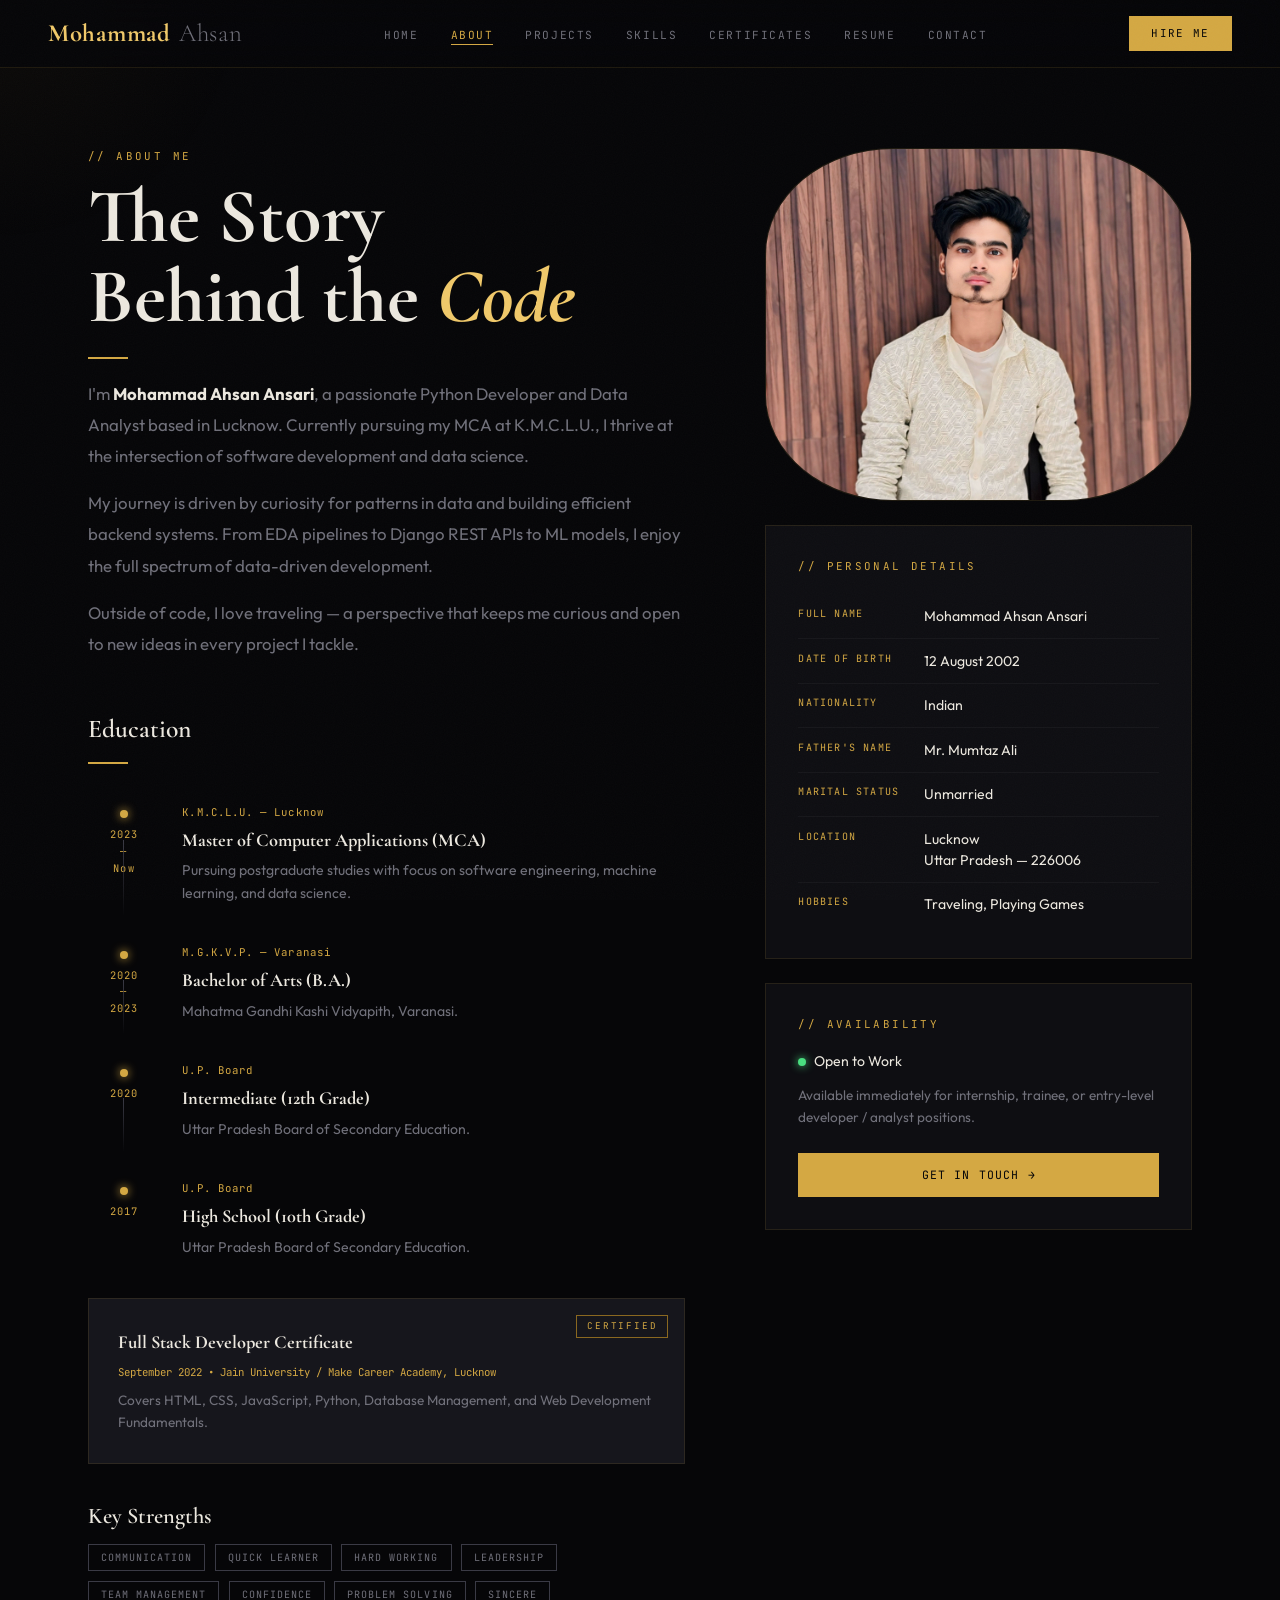
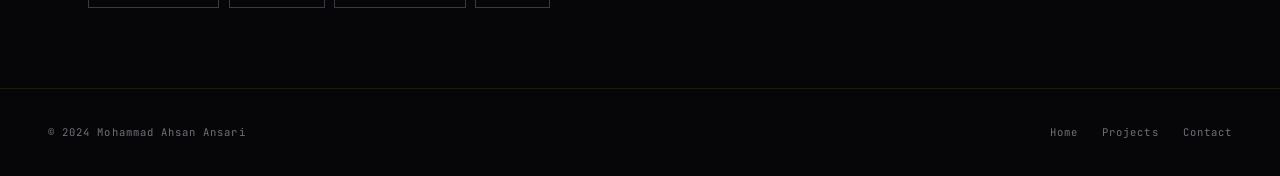
==== pages/about.html @ 656a5923 "Update about.html" ====
<!DOCTYPE html>
<html lang="en">
<head>
<meta charset="UTF-8"><meta name="viewport" content="width=device-width,initial-scale=1.0">
<title>About — Mohammad Ahsan</title>
<link rel="stylesheet" href="../css/style.css">
<link rel="shortcut icon" href="LOGO.jpg" style="border-radius: 80px; width: 80px;">
<style>
.about-wrap{max-width:1200px;margin:0 auto;padding:5rem 3rem;}
.about-grid{display:grid;grid-template-columns:1.4fr 1fr;gap:5rem;align-items:start;}
.timeline{margin-top:2.5rem;}
.tl-item{display:grid;grid-template-columns:72px 1fr;gap:1.4rem;margin-bottom:2.5rem;position:relative;}
.tl-item:not(:last-child)::after{
  content:'';position:absolute;left:35px;top:36px;bottom:-12px;
  width:1px;background:linear-gradient(to bottom,var(--dim),transparent);
}
.tl-year{
  font-family:var(--ff-mono);font-size:.65rem;letter-spacing:.1em;color:var(--gold);
  padding-top:.4rem;text-align:center;
}
.tl-dot{
  width:8px;height:8px;border-radius:50%;background:var(--gold);
  box-shadow:0 0 10px var(--gold);margin:0 auto .5rem;
}
.tl-body h3{font-family:var(--ff-display);font-size:1.15rem;color:var(--text);margin-bottom:.25rem;}
.tl-inst{font-family:var(--ff-mono);font-size:.67rem;letter-spacing:.1em;color:var(--gold);margin-bottom:.3rem;}
.tl-body p{font-size:.88rem;color:var(--muted);line-height:1.6;}
/* sidebar */
.sidebar-card{background:var(--bg2);border:1px solid var(--border);padding:2rem;margin-bottom:1.5rem;}
.info-row{display:flex;gap:1rem;padding:.7rem 0;border-bottom:1px solid rgba(255,255,255,.04);}
.info-row:last-child{border:none;}
.info-key{font-family:var(--ff-mono);font-size:.63rem;letter-spacing:.12em;text-transform:uppercase;color:var(--gold);min-width:110px;}
.info-val{font-size:.88rem;color:var(--text);line-height:1.5;}
.avail-dot{width:8px;height:8px;border-radius:50%;background:#4ade80;box-shadow:0 0 8px #4ade80;display:inline-block;margin-right:.5rem;animation:pulse 2s infinite;}
.cert-block{
  background:var(--bg3);border:1px solid var(--border);padding:1.8rem;margin-top:2rem;
  position:relative;overflow:hidden;
}
.cert-block::before{
  content:'CERTIFIED';position:absolute;top:1rem;right:1rem;
  font-family:var(--ff-mono);font-size:.58rem;letter-spacing:.2em;color:var(--gold);
  border:1px solid var(--gold3);padding:.2rem .6rem;
}
.cert-block h3{font-family:var(--ff-display);font-size:1.15rem;color:var(--text);margin-bottom:.4rem;}
.cert-block p{font-size:.85rem;color:var(--muted);line-height:1.6;}
.strengths{display:flex;flex-wrap:wrap;gap:.6rem;margin-top:1rem;}
@media(max-width:900px){
  .about-wrap{padding:3rem 1.5rem;}
  .about-grid{grid-template-columns:1fr;gap:3rem;}
}
</style>
</head>
<body data-page="about">
<nav class="navbar">
  <a href="../index.html" class="nav-brand">Mohammad <span>Ahsan</span></a>
  <button class="hamburger"><span></span><span></span><span></span></button>
  <ul class="nav-links">
    <li><a href="../index.html" data-page="home">Home</a></li>
    <li><a href="about.html" data-page="about">About</a></li>
    <li><a href="projects.html" data-page="projects">Projects</a></li>
    <li><a href="skills.html" data-page="skills">Skills</a></li>
    <li><a href="certificates.html" data-page="certificates">Certificates</a></li>
    <li><a href="resume.html" data-page="resume">Resume</a></li>
    <li><a href="contact.html" data-page="contact">Contact</a></li>
  </ul>
  <a href="contact.html" class="nav-cta">Hire Me</a>
</nav>

<main class="page">
<div class="about-wrap">
  <div class="about-grid">

    <!-- LEFT -->
    <div>
      <span class="eyebrow reveal">// About Me</span>
      <h1 class="display-title reveal d1">The Story<br>Behind the <em>Code</em></h1>
      <div class="rule reveal d2"></div>
      <p class="lead reveal d2" style="margin-bottom:1rem;">I&#39;m <strong style="color:var(--text)">Mohammad Ahsan Ansari</strong>, a passionate Python Developer and Data Analyst based in Lucknow. Currently pursuing my MCA at K.M.C.L.U., I thrive at the intersection of software development and data science.</p>
      <p class="lead reveal d3">My journey is driven by curiosity for patterns in data and building efficient backend systems. From EDA pipelines to Django REST APIs to ML models, I enjoy the full spectrum of data-driven development.</p>
      <p class="lead reveal d4" style="margin-top:1rem;">Outside of code, I love traveling — a perspective that keeps me curious and open to new ideas in every project I tackle.</p>

      <!-- Education Timeline -->
      <h2 class="section-title reveal" style="font-size:1.6rem;margin-top:3.5rem;margin-bottom:.5rem;">Education</h2>
      <div class="rule reveal d1"></div>
      <div class="timeline">
        <div class="tl-item reveal d1">
          <div class="tl-year"><div class="tl-dot"></div>2023<br>&mdash;<br>Now</div>
          <div class="tl-body">
            <div class="tl-inst">K.M.C.L.U. &mdash; Lucknow</div>
            <h3>Master of Computer Applications (MCA)</h3>
            <p>Pursuing postgraduate studies with focus on software engineering, machine learning, and data science.</p>
          </div>
        </div>
        <div class="tl-item reveal d2">
          <div class="tl-year"><div class="tl-dot"></div>2020<br>&mdash;<br>2023</div>
          <div class="tl-body">
            <div class="tl-inst">M.G.K.V.P. &mdash; Varanasi</div>
            <h3>Bachelor of Arts (B.A.)</h3>
            <p>Mahatma Gandhi Kashi Vidyapith, Varanasi.</p>
          </div>
        </div>
        <div class="tl-item reveal d3">
          <div class="tl-year"><div class="tl-dot"></div>2020</div>
          <div class="tl-body">
            <div class="tl-inst">U.P. Board</div>
            <h3>Intermediate (12th Grade)</h3>
            <p>Uttar Pradesh Board of Secondary Education.</p>
          </div>
        </div>
        <div class="tl-item reveal d4">
          <div class="tl-year"><div class="tl-dot"></div>2017</div>
          <div class="tl-body">
            <div class="tl-inst">U.P. Board</div>
            <h3>High School (10th Grade)</h3>
            <p>Uttar Pradesh Board of Secondary Education.</p>
          </div>
        </div>
      </div>

      <!-- Certification -->
      <div class="cert-block reveal">
        <h3>Full Stack Developer Certificate</h3>
        <p style="font-family:var(--ff-mono);font-size:.67rem;color:var(--gold);margin-bottom:.6rem;">September 2022 &bull; Jain University / Make Career Academy, Lucknow</p>
        <p>Covers HTML, CSS, JavaScript, Python, Database Management, and Web Development Fundamentals.</p>
      </div>

      <!-- Strengths -->
      <h2 class="section-title reveal" style="font-size:1.4rem;margin-top:2.5rem;margin-bottom:.8rem;">Key Strengths</h2>
      <div class="strengths reveal d1">
        <span class="tag">Communication</span><span class="tag">Quick Learner</span>
        <span class="tag">Hard Working</span><span class="tag">Leadership</span>
        <span class="tag">Team Management</span><span class="tag">Confidence</span>
        <span class="tag">Problem Solving</span><span class="tag">Sincere</span>
      </div>
    </div>

    <!-- RIGHT SIDEBAR -->
    <div>
      <!-- Photo -->
      <div style="border:1px solid var(--border);overflow:hidden;margin-bottom:1.5rem; border-radius: 30%;" class="reveal">
        <img src="[data-uri]" alt="Mohammad Ahsan" style="width:100%;display:block;filter:contrast(1.05) saturate(.9);" />
      </div>

      <!-- Personal Details -->
      <div class="sidebar-card reveal d1">
        <span class="eyebrow" style="margin-bottom:1.2rem;">// Personal Details</span>
        <div class="info-row"><span class="info-key">Full Name</span><span class="info-val">Mohammad Ahsan Ansari</span></div>
        <div class="info-row"><span class="info-key">Date of Birth</span><span class="info-val">12 August 2002</span></div>
        <div class="info-row"><span class="info-key">Nationality</span><span class="info-val">Indian</span></div>
        <div class="info-row"><span class="info-key">Father&#39;s Name</span><span class="info-val">Mr. Mumtaz Ali</span></div>
        <div class="info-row"><span class="info-key">Marital Status</span><span class="info-val">Unmarried</span></div>
        <div class="info-row"><span class="info-key">Location</span><span class="info-val">Lucknow<br>Uttar Pradesh &mdash; 226006</span></div>
        <div class="info-row"><span class="info-key">Hobbies</span><span class="info-val">Traveling, Playing Games</span></div>
      </div>

      <!-- Availability -->
      <div class="sidebar-card reveal d2">
        <span class="eyebrow" style="margin-bottom:1rem;">// Availability</span>
        <p style="font-size:.88rem;color:var(--text);margin-bottom:.8rem;">
          <span class="avail-dot"></span>Open to Work
        </p>
        <p style="font-size:.85rem;color:var(--muted);line-height:1.6;margin-bottom:1.5rem;">Available immediately for internship, trainee, or entry-level developer / analyst positions.</p>
        <a href="contact.html" class="btn btn-solid" style="width:100%;justify-content:center;"><span>Get in Touch &rarr;</span></a>
      </div>
    </div>

  </div>
</div>
</main>

<footer class="footer">
  <span>&copy; 2024 Mohammad Ahsan Ansari</span>
  <div class="footer-links"><a href="../index.html">Home</a><a href="projects.html">Projects</a><a href="contact.html">Contact</a></div>
</footer>
<script src="../js/main.js"></script>
</body></html>
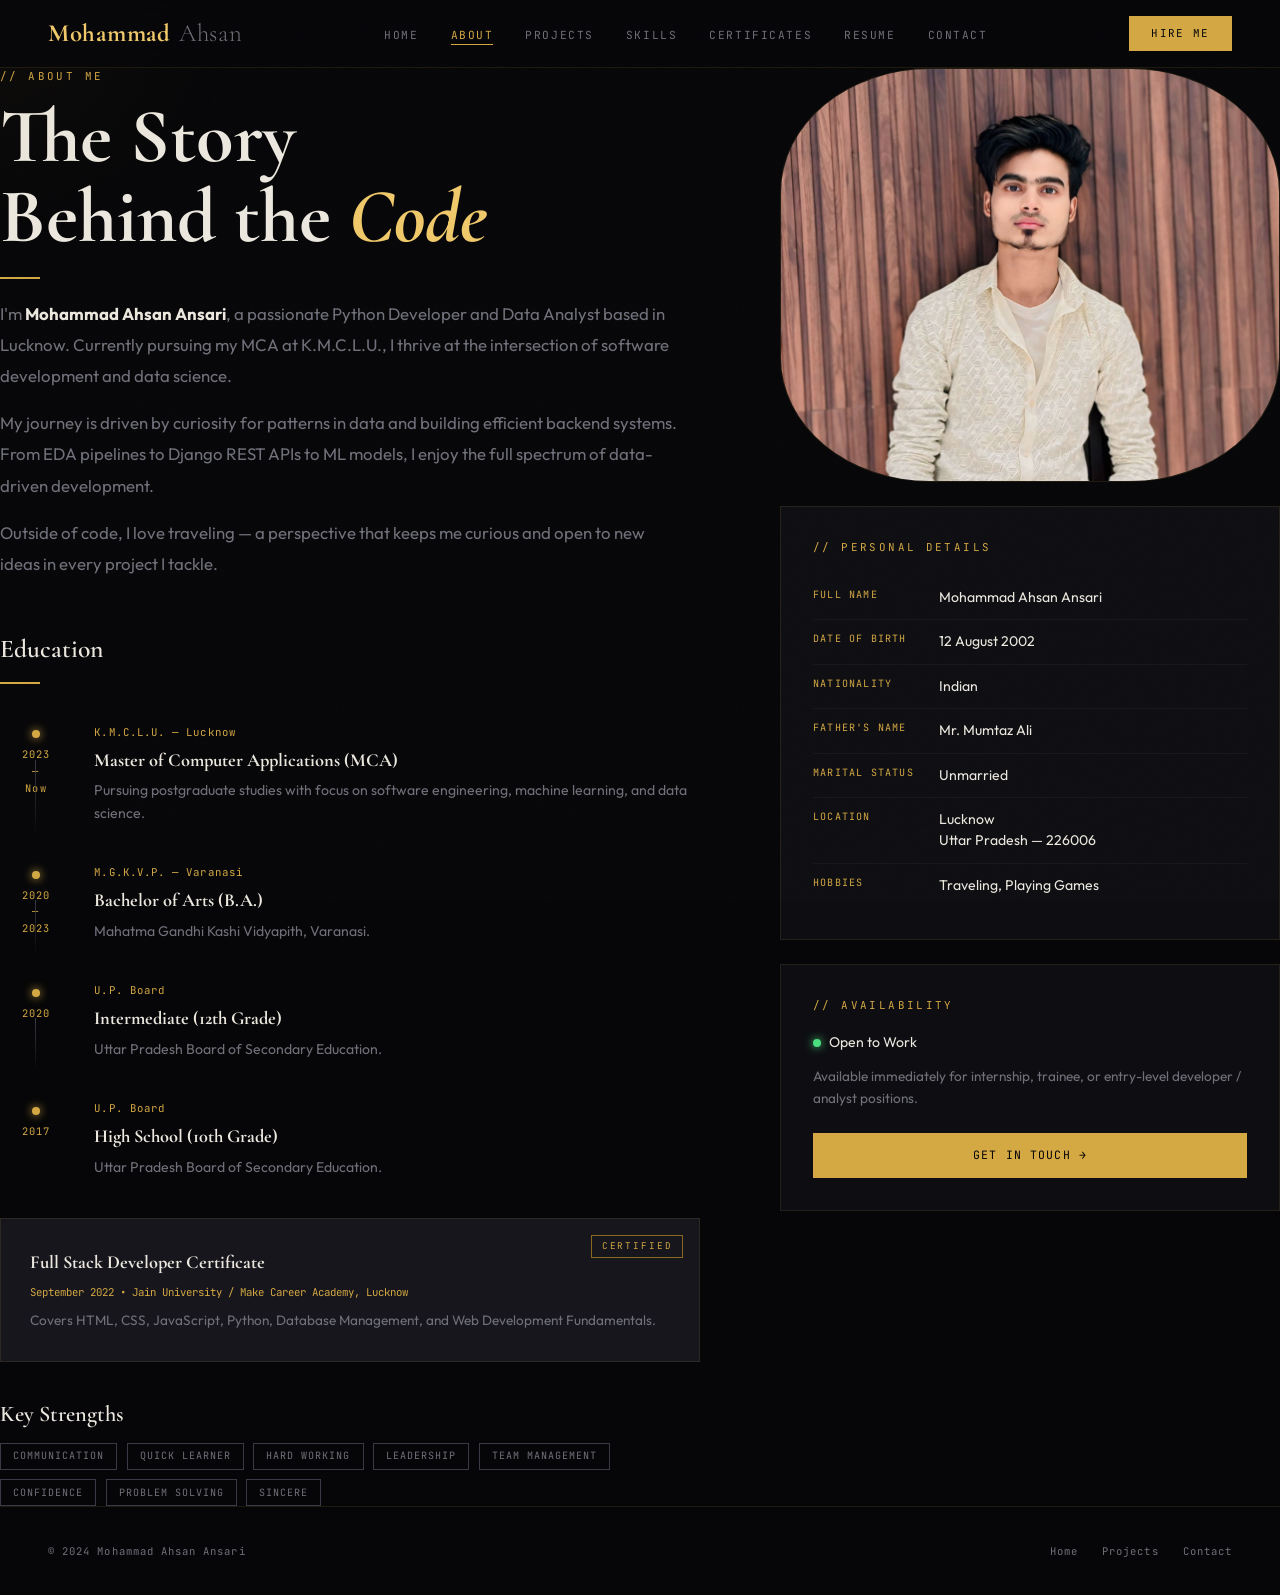
==== commit b93fc834: "Update about.html" ====
--- a/pages/about.html
+++ b/pages/about.html
@@ -4,7 +4,7 @@
 <meta charset="UTF-8"><meta name="viewport" content="width=device-width,initial-scale=1.0">
 <title>About — Mohammad Ahsan</title>
 <link rel="stylesheet" href="../css/style.css">
-<link rel="shortcut icon" href="LOGO.jpg" style="border-radius: 80px; width: 80px;">
+<link rel="shortcut icon" href="LOGO.jpg" style="border-radius: 80px; width: 80px;"><style>
 <style>
 .about-wrap{max-width:1200px;margin:0 auto;padding:5rem 3rem;}
 .about-grid{display:grid;grid-template-columns:1.4fr 1fr;gap:5rem;align-items:start;}
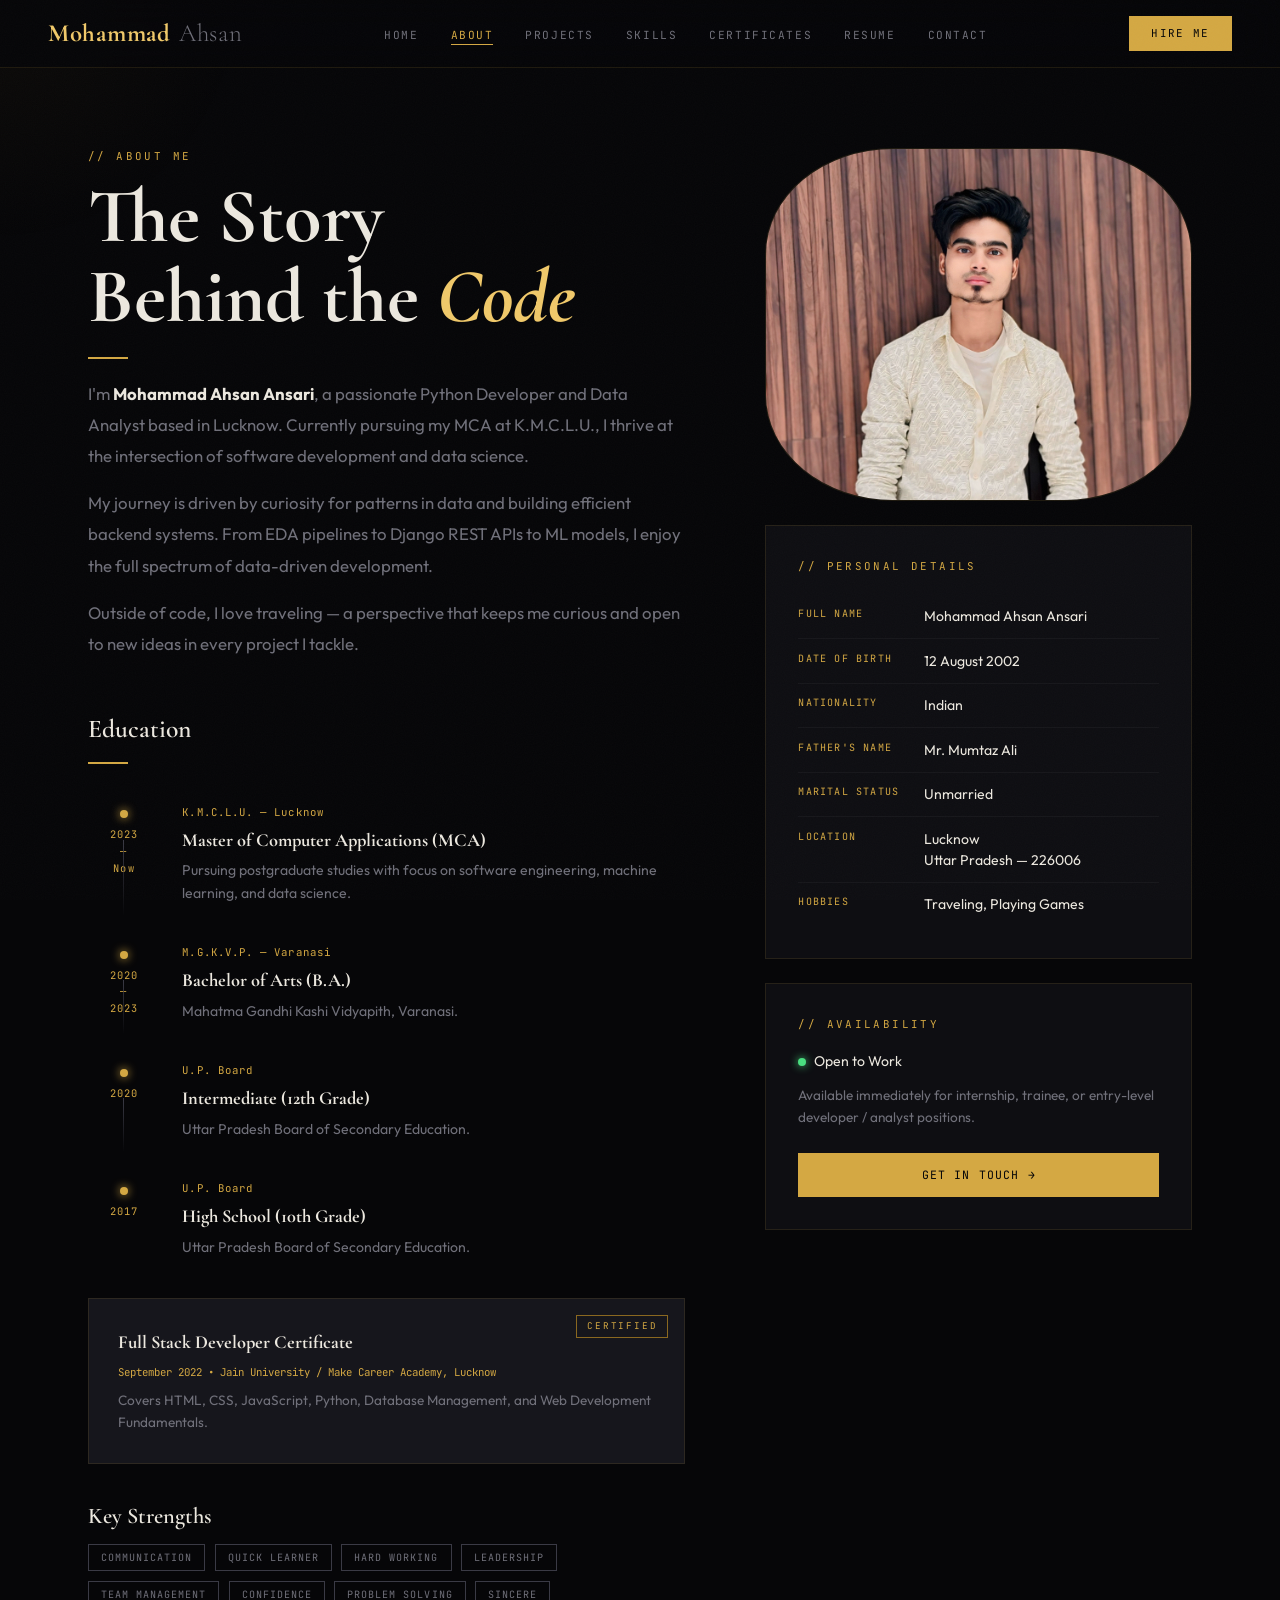
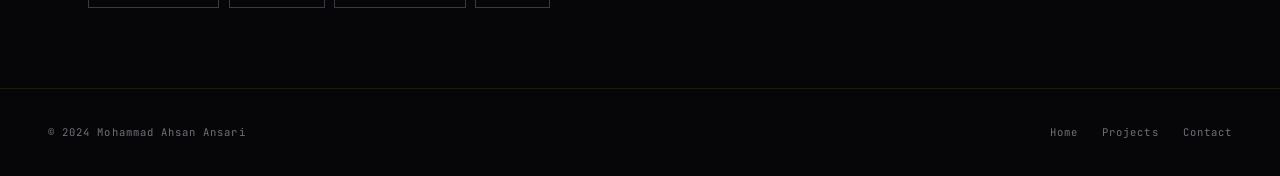
==== commit 8fef9393: "Update about.html" ====
--- a/pages/about.html
+++ b/pages/about.html
@@ -4,7 +4,8 @@
 <meta charset="UTF-8"><meta name="viewport" content="width=device-width,initial-scale=1.0">
 <title>About — Mohammad Ahsan</title>
 <link rel="stylesheet" href="../css/style.css">
-<link rel="shortcut icon" href="LOGO.jpg" style="border-radius: 80px; width: 80px;"><style>
+<link rel="shortcut icon" href="LOGO.jpg" style="border-radius: 80px; width: 80px;">
+  
 <style>
 .about-wrap{max-width:1200px;margin:0 auto;padding:5rem 3rem;}
 .about-grid{display:grid;grid-template-columns:1.4fr 1fr;gap:5rem;align-items:start;}
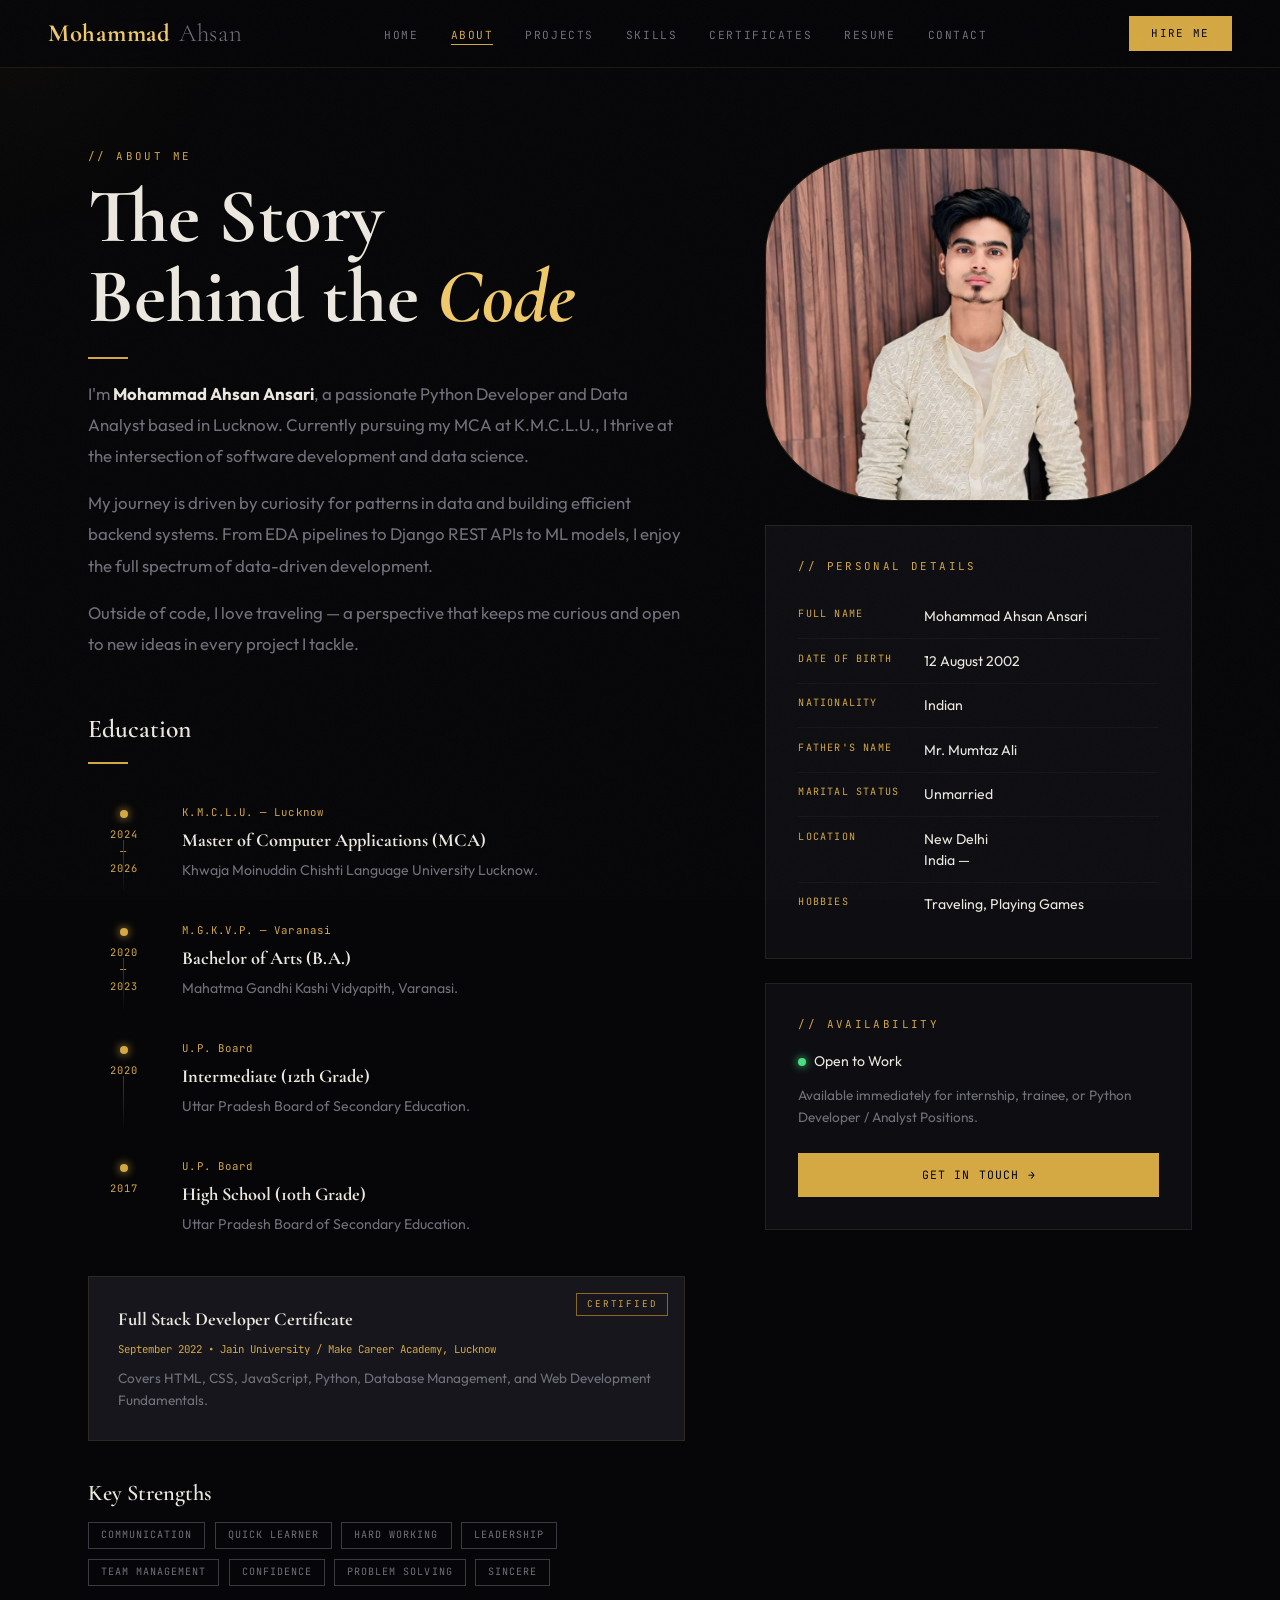
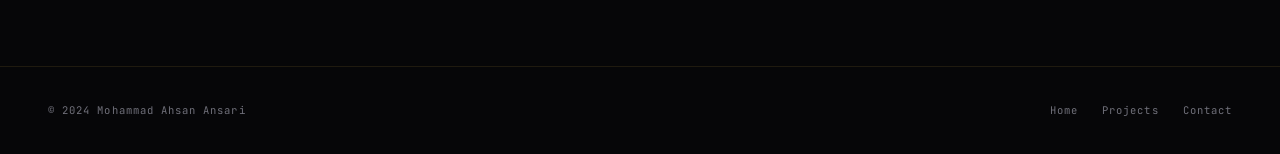
==== commit 6e36b869: "Update about.html" ====
--- a/pages/about.html
+++ b/pages/about.html
@@ -4,8 +4,8 @@
 <meta charset="UTF-8"><meta name="viewport" content="width=device-width,initial-scale=1.0">
 <title>About — Mohammad Ahsan</title>
 <link rel="stylesheet" href="../css/style.css">
-<link rel="shortcut icon" href="LOGO.jpg" style="border-radius: 80px; width: 80px;">
-  
+<link rel="icon" type="image/jpg" href="LOGO.jpg" style="border-radius: 80px; width: 80px;">
+<link rel="shortcut icon" href="LOGO.jpg" type="image/jpg" style="border-radius: 80px; width: 80px;"">
 <style>
 .about-wrap{max-width:1200px;margin:0 auto;padding:5rem 3rem;}
 .about-grid{display:grid;grid-template-columns:1.4fr 1fr;gap:5rem;align-items:start;}
@@ -85,11 +85,11 @@
       <div class="rule reveal d1"></div>
       <div class="timeline">
         <div class="tl-item reveal d1">
-          <div class="tl-year"><div class="tl-dot"></div>2023<br>&mdash;<br>Now</div>
+          <div class="tl-year"><div class="tl-dot"></div>2024<br>&mdash;<br>2026</div>
           <div class="tl-body">
             <div class="tl-inst">K.M.C.L.U. &mdash; Lucknow</div>
             <h3>Master of Computer Applications (MCA)</h3>
-            <p>Pursuing postgraduate studies with focus on software engineering, machine learning, and data science.</p>
+            <p>Khwaja Moinuddin Chishti Language University Lucknow.</p>
           </div>
         </div>
         <div class="tl-item reveal d2">
@@ -150,7 +150,7 @@
         <div class="info-row"><span class="info-key">Nationality</span><span class="info-val">Indian</span></div>
         <div class="info-row"><span class="info-key">Father&#39;s Name</span><span class="info-val">Mr. Mumtaz Ali</span></div>
         <div class="info-row"><span class="info-key">Marital Status</span><span class="info-val">Unmarried</span></div>
-        <div class="info-row"><span class="info-key">Location</span><span class="info-val">Lucknow<br>Uttar Pradesh &mdash; 226006</span></div>
+        <div class="info-row"><span class="info-key">Location</span><span class="info-val">New Delhi<br>India &mdash;</span></div>
         <div class="info-row"><span class="info-key">Hobbies</span><span class="info-val">Traveling, Playing Games</span></div>
       </div>
 
@@ -160,7 +160,7 @@
         <p style="font-size:.88rem;color:var(--text);margin-bottom:.8rem;">
           <span class="avail-dot"></span>Open to Work
         </p>
-        <p style="font-size:.85rem;color:var(--muted);line-height:1.6;margin-bottom:1.5rem;">Available immediately for internship, trainee, or entry-level developer / analyst positions.</p>
+        <p style="font-size:.85rem;color:var(--muted);line-height:1.6;margin-bottom:1.5rem;">Available immediately for internship, trainee, or Python Developer / Analyst Positions.</p>
         <a href="contact.html" class="btn btn-solid" style="width:100%;justify-content:center;"><span>Get in Touch &rarr;</span></a>
       </div>
     </div>
